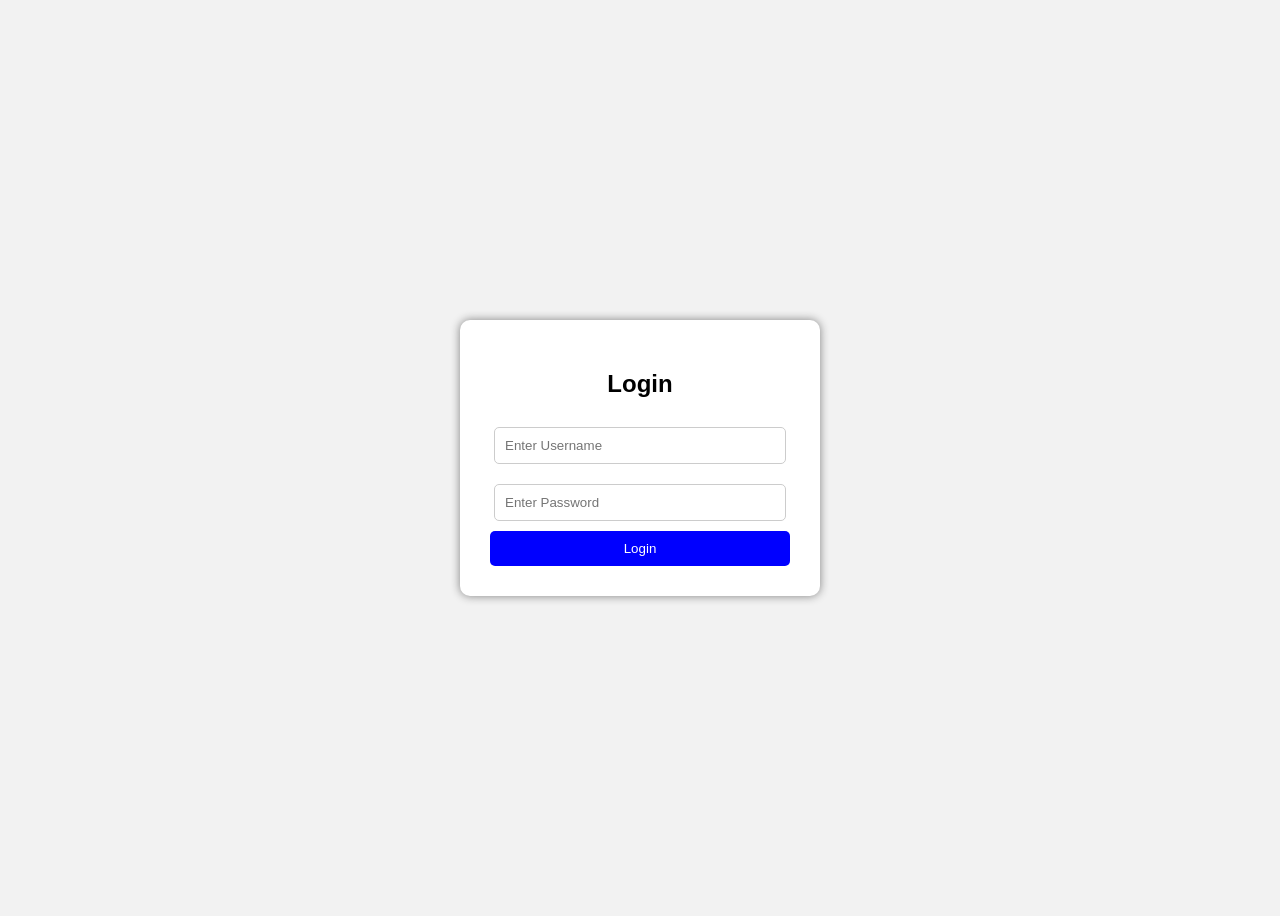
==== login.html @ d2e621d3 "Login page" ====
<!DOCTYPE html>
<html>
<head>
    <title>Login Page</title>
    <style>
        body {
            font-family: Arial, sans-serif;
            background-color: #f2f2f2;
            display: flex;
            justify-content: center;
            align-items: center;
            height: 100vh;
        }

        .login-box {
            background: white;
            padding: 30px;
            border-radius: 10px;
            width: 300px;
            text-align: center;
            box-shadow: 0 0 10px gray;
        }

        input {
            width: 90%;
            padding: 10px;
            margin: 10px 0;
            border: 1px solid #ccc;
            border-radius: 5px;
        }

        button {
            width: 100%;
            padding: 10px;
            background-color: blue;
            color: white;
            border: none;
            border-radius: 5px;
            cursor: pointer;
        }

        button:hover {
            background-color: darkblue;
        }
    </style>
</head>

<body>

    <div class="login-box">
        <h2>Login</h2>

        <form>
            <input type="text" placeholder="Enter Username" required>

            <input type="password" placeholder="Enter Password" required>

            <button type="submit">Login</button>
        </form>

    </div>

</body>
</html>
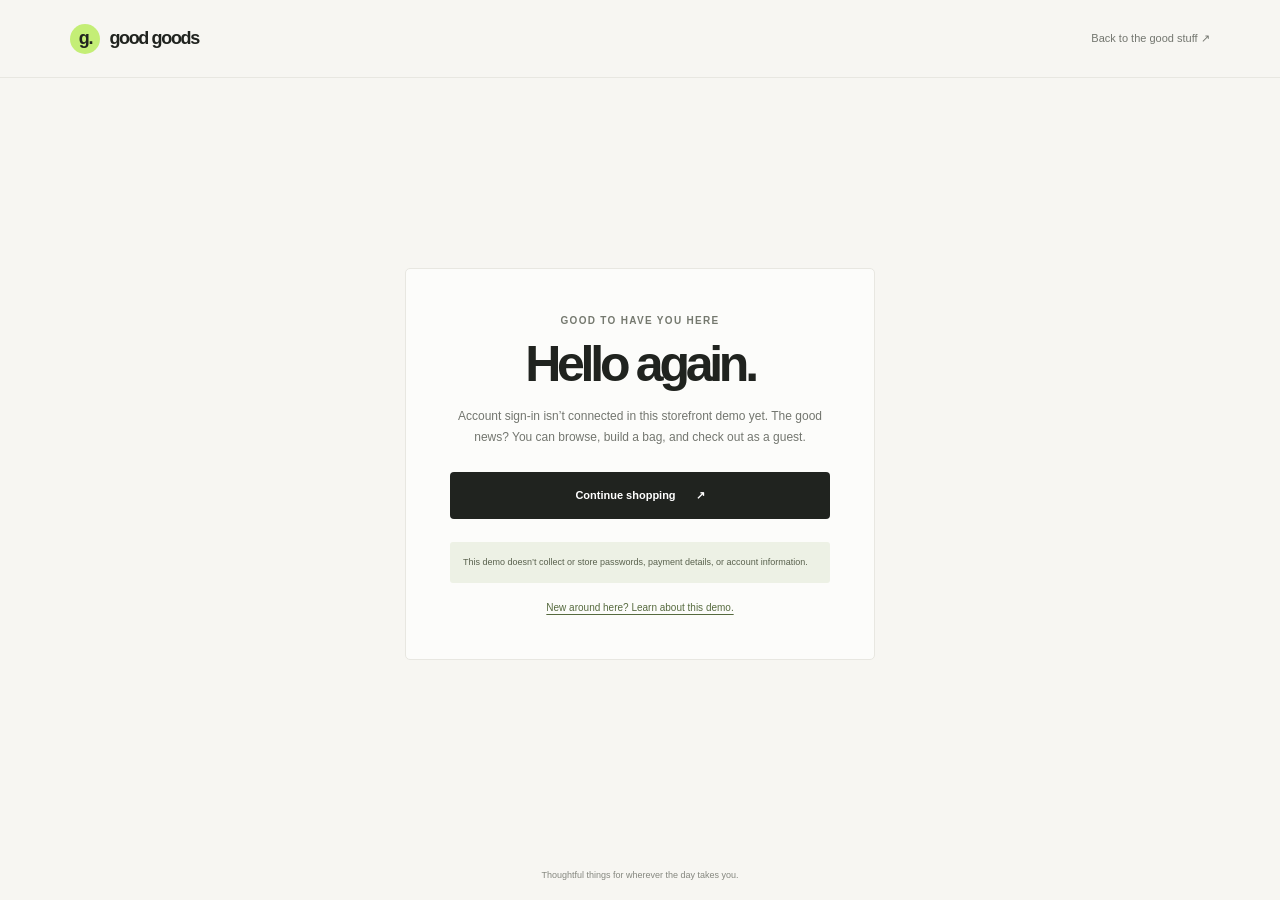
==== commit ca0ab6f9: "Build responsive ecommerce storefront Co-authored-by: Copilot <223556219+Copilot@users.noreply.githu" ====
--- a/login.html
+++ b/login.html
@@ -1,65 +1,27 @@
-
-<!DOCTYPE html>
-<html>
+<!doctype html>
+<html lang="en">
 <head>
-    <title>Login Page</title>
-    <style>
-        body {
-            font-family: Arial, sans-serif;
-            background-color: #f2f2f2;
-            display: flex;
-            justify-content: center;
-            align-items: center;
-            height: 100vh;
-        }
-
-        .login-box {
-            background: white;
-            padding: 30px;
-            border-radius: 10px;
-            width: 300px;
-            text-align: center;
-            box-shadow: 0 0 10px gray;
-        }
-
-        input {
-            width: 90%;
-            padding: 10px;
-            margin: 10px 0;
-            border: 1px solid #ccc;
-            border-radius: 5px;
-        }
-
-        button {
-            width: 100%;
-            padding: 10px;
-            background-color: blue;
-            color: white;
-            border: none;
-            border-radius: 5px;
-            cursor: pointer;
-        }
-
-        button:hover {
-            background-color: darkblue;
-        }
-    </style>
+    <meta charset="utf-8">
+    <meta name="viewport" content="width=device-width, initial-scale=1">
+    <meta name="theme-color" content="#f7f6f2">
+    <title>Your account — Good Goods</title>
+    <link rel="stylesheet" href="styles.css">
 </head>
-
-<body>
-
-    <div class="login-box">
-        <h2>Login</h2>
-
-        <form>
-            <input type="text" placeholder="Enter Username" required>
-
-            <input type="password" placeholder="Enter Password" required>
-
-            <button type="submit">Login</button>
-        </form>
-
-    </div>
-
+<body class="info-page">
+    <header class="info-header">
+        <a class="brand" href="home.html" aria-label="Good Goods home"><span class="brand-mark">g.</span> good goods</a>
+        <a href="home.html">Back to the good stuff <span aria-hidden="true">↗</span></a>
+    </header>
+    <main class="info-main">
+        <section class="info-card" aria-labelledby="account-title">
+            <p class="eyebrow">Good to have you here</p>
+            <h1 id="account-title">Hello again.</h1>
+            <p>Account sign-in isn’t connected in this storefront demo yet. The good news? You can browse, build a bag, and check out as a guest.</p>
+            <a class="button button-dark" href="home.html#shop">Continue shopping <span aria-hidden="true">↗</span></a>
+            <div class="info-notice">This demo doesn’t collect or store passwords, payment details, or account information.</div>
+            <a class="text-link" href="signup.html">New around here? Learn about this demo.</a>
+        </section>
+    </main>
+    <footer class="info-footer">Thoughtful things for wherever the day takes you.</footer>
 </body>
 </html>
--- a/styles.css
+++ b/styles.css
@@ -0,0 +1,663 @@
+:root {
+    color-scheme: light;
+    --ink: #20231f;
+    --muted: #73766f;
+    --paper: #f7f6f2;
+    --white: #fff;
+    --line: #e8e7e1;
+    --green: #c4ee76;
+    --green-dark: #91bf3d;
+    --serif: Georgia, "Times New Roman", serif;
+    --sans: "Segoe UI", Arial, sans-serif;
+    --display: "Segoe UI", Arial, sans-serif;
+}
+
+* { box-sizing: border-box; }
+
+html { scroll-behavior: smooth; }
+
+body {
+    margin: 0;
+    background: var(--paper);
+    color: var(--ink);
+    font-family: var(--sans);
+    -webkit-font-smoothing: antialiased;
+}
+
+body.drawer-open { overflow: hidden; }
+
+a { color: inherit; text-decoration: none; }
+button, input, select { font: inherit; }
+button, a, select { -webkit-tap-highlight-color: transparent; }
+button { color: inherit; }
+
+:focus-visible {
+    outline: 3px solid #6f9c2d;
+    outline-offset: 3px;
+}
+
+.announcement {
+    min-height: 34px;
+    padding: 8px 20px;
+    background: var(--ink);
+    color: #fff;
+    text-align: center;
+}
+
+.announcement p {
+    margin: 0;
+    font-size: 11px;
+    font-weight: 500;
+    letter-spacing: .045em;
+}
+
+.announcement span { margin-left: 8px; color: var(--green); }
+
+.site-header {
+    position: relative;
+    z-index: 3;
+    display: grid;
+    grid-template-columns: 1fr 1fr 1fr;
+    align-items: center;
+    min-height: 78px;
+    padding: 0 max(5.5vw, 24px);
+    background: var(--paper);
+    border-bottom: 1px solid rgba(32, 35, 31, .07);
+}
+
+.brand {
+    display: inline-flex;
+    align-items: center;
+    gap: 9px;
+    width: fit-content;
+    font-family: var(--display);
+    font-size: 18px;
+    font-weight: 800;
+    letter-spacing: -.075em;
+}
+
+.brand-mark {
+    display: inline-grid;
+    width: 30px;
+    height: 30px;
+    place-items: center;
+    border-radius: 50%;
+    background: var(--green);
+    font-size: 18px;
+}
+
+.main-nav, .header-actions {
+    display: flex;
+    align-items: center;
+}
+
+.main-nav {
+    justify-content: center;
+    gap: 33px;
+}
+
+.main-nav a, .account-link {
+    color: #555850;
+    font-size: 12px;
+    font-weight: 500;
+    transition: color .18s ease;
+}
+
+.main-nav a:hover, .account-link:hover, .footer-links a:hover { color: #6f9c2d; }
+
+.header-actions { justify-content: flex-end; gap: 24px; }
+
+.cart-button {
+    display: inline-flex;
+    align-items: center;
+    gap: 7px;
+    padding: 8px 0;
+    border: 0;
+    background: transparent;
+    cursor: pointer;
+    font-size: 12px;
+    font-weight: 600;
+}
+
+.cart-button svg, .search-box svg {
+    width: 19px;
+    height: 19px;
+    fill: none;
+    stroke: currentColor;
+    stroke-linecap: round;
+    stroke-linejoin: round;
+    stroke-width: 1.6;
+}
+
+.cart-count {
+    display: grid;
+    width: 21px;
+    height: 21px;
+    place-items: center;
+    border-radius: 50%;
+    background: var(--green);
+    font-size: 10px;
+}
+
+.menu-toggle { display: none; }
+
+.hero {
+    display: grid;
+    grid-template-columns: .95fr 1.05fr;
+    align-items: center;
+    gap: 6vw;
+    min-height: 525px;
+    padding: 55px max(9vw, 32px) 65px;
+}
+
+.hero-copy { max-width: 460px; }
+
+.eyebrow {
+    margin: 0 0 15px;
+    color: #75796f;
+    font-size: 10px;
+    font-weight: 700;
+    letter-spacing: .13em;
+    line-height: 1.5;
+    text-transform: uppercase;
+}
+
+.hero-copy .eyebrow { display: flex; align-items: center; gap: 8px; }
+
+.eyebrow-dot {
+    width: 7px;
+    height: 7px;
+    border-radius: 50%;
+    background: var(--green-dark);
+}
+
+h1, h2, h3, p { overflow-wrap: anywhere; }
+
+h1 {
+    margin: 0;
+    font-family: var(--display);
+    font-size: clamp(52px, 6.6vw, 84px);
+    font-weight: 600;
+    letter-spacing: -.085em;
+    line-height: .99;
+}
+
+h1 span {
+    color: #89937c;
+    font-family: var(--serif);
+    font-weight: 400;
+    font-style: italic;
+    letter-spacing: -.065em;
+}
+
+.hero-description {
+    max-width: 355px;
+    margin: 23px 0 26px;
+    color: var(--muted);
+    font-size: 14px;
+    line-height: 1.8;
+}
+
+.button {
+    display: inline-flex;
+    min-height: 47px;
+    align-items: center;
+    justify-content: center;
+    gap: 20px;
+    padding: 0 20px;
+    border: 1px solid transparent;
+    border-radius: 4px;
+    cursor: pointer;
+    font-size: 11px;
+    font-weight: 600;
+    transition: background .18s ease, transform .18s ease, color .18s ease;
+}
+
+.button:hover { transform: translateY(-2px); }
+.button-dark { background: var(--ink); color: #fff; }
+.button-dark:hover { background: #394035; }
+.button-light { background: var(--green); color: var(--ink); }
+.button-light:hover { background: #d3f79b; }
+
+.hero-note {
+    display: flex;
+    align-items: center;
+    gap: 11px;
+    margin-top: 37px;
+    color: var(--muted);
+    font-size: 10px;
+}
+
+.hero-note-mark {
+    display: grid;
+    width: 23px;
+    height: 23px;
+    place-items: center;
+    border-radius: 50%;
+    background: #e9eddf;
+    color: #63784a;
+    font-size: 12px;
+}
+
+.hero-art {
+    position: relative;
+    display: flex;
+    min-height: 355px;
+    overflow: hidden;
+    align-items: center;
+    justify-content: center;
+    border-radius: 4px;
+    background: #e4e6d9;
+}
+
+.hero-art::before {
+    position: absolute;
+    top: -20%;
+    right: -9%;
+    width: 68%;
+    height: 132%;
+    border-radius: 50%;
+    background: #d4d9c6;
+    content: "";
+}
+
+.hero-art-top, .hero-art-caption {
+    position: absolute;
+    z-index: 2;
+    right: 21px;
+    left: 21px;
+    display: flex;
+    justify-content: space-between;
+    color: #505749;
+    font-size: 8px;
+    font-weight: 600;
+    letter-spacing: .1em;
+}
+
+.hero-art-top { top: 20px; }
+.hero-art-caption { bottom: 20px; align-items: center; letter-spacing: .02em; text-transform: none; }
+.hero-art-caption .caption-arrow { font-size: 17px; }
+
+.hero-art img {
+    position: relative;
+    z-index: 1;
+    width: min(76%, 440px);
+    height: 285px;
+    border-radius: 3px;
+    object-fit: cover;
+    box-shadow: 0 24px 48px rgba(48, 51, 41, .15);
+    transform: rotate(-4deg);
+}
+
+.hero-orbit {
+    position: absolute;
+    width: 300px;
+    height: 300px;
+    border: 1px solid rgba(82, 91, 67, .16);
+    border-radius: 50%;
+}
+.orbit-one { transform: translate(-65px, 30px); }
+.orbit-two { width: 390px; height: 390px; transform: translate(80px, -15px); }
+
+.hero-sticker {
+    position: absolute;
+    z-index: 2;
+    top: 25%;
+    right: 6%;
+    display: grid;
+    width: 70px;
+    height: 70px;
+    place-content: center;
+    border-radius: 50%;
+    background: var(--green);
+    font-size: 9px;
+    font-weight: 700;
+    line-height: 1.3;
+    text-align: center;
+    transform: rotate(12deg);
+}
+
+.benefits {
+    display: grid;
+    grid-template-columns: repeat(3, 1fr);
+    gap: 20px;
+    padding: 25px max(9vw, 32px);
+    border-top: 1px solid var(--line);
+    border-bottom: 1px solid var(--line);
+    background: rgba(255, 255, 255, .37);
+}
+
+.benefits > div { display: flex; align-items: center; justify-content: center; gap: 13px; }
+.benefit-icon {
+    display: grid;
+    width: 35px;
+    height: 35px;
+    flex: 0 0 35px;
+    place-items: center;
+    border-radius: 50%;
+    background: #ecefe5;
+    font-size: 16px;
+}
+.benefits strong, .benefits small { display: block; }
+.benefits strong { margin-bottom: 4px; font-size: 10px; font-weight: 600; }
+.benefits small { color: var(--muted); font-size: 9px; }
+
+.shop-section { padding: 91px max(9vw, 32px) 105px; }
+
+.section-heading {
+    display: flex;
+    align-items: end;
+    justify-content: space-between;
+    gap: 30px;
+    margin-bottom: 32px;
+}
+
+.section-heading .eyebrow { margin-bottom: 9px; }
+.section-heading h2, .newsletter h2, .drawer-heading h2 {
+    margin: 0;
+    font-family: var(--display);
+    font-size: clamp(27px, 3.2vw, 39px);
+    font-weight: 600;
+    letter-spacing: -.065em;
+    line-height: 1.15;
+}
+
+.search-box {
+    display: flex;
+    width: min(280px, 40%);
+    min-height: 42px;
+    align-items: center;
+    gap: 10px;
+    padding: 0 12px;
+    border: 1px solid #deded7;
+    border-radius: 4px;
+    background: rgba(255, 255, 255, .55);
+}
+.search-box svg { width: 16px; height: 16px; color: #7b7e76; }
+.search-box input { width: 100%; min-width: 0; border: 0; outline: 0; background: transparent; font-size: 10px; }
+.search-box input::placeholder { color: #92958d; }
+.search-box kbd { color: #a0a299; font-family: var(--sans); font-size: 9px; }
+
+.shop-toolbar {
+    display: flex;
+    align-items: center;
+    justify-content: space-between;
+    gap: 20px;
+    margin-bottom: 22px;
+    padding-bottom: 15px;
+    border-bottom: 1px solid var(--line);
+}
+
+.category-filters { display: flex; flex-wrap: wrap; gap: 7px; }
+.filter-chip {
+    min-height: 31px;
+    padding: 0 12px;
+    border: 1px solid transparent;
+    border-radius: 20px;
+    background: transparent;
+    color: #74776f;
+    cursor: pointer;
+    font-size: 9px;
+    transition: background .15s ease, color .15s ease;
+}
+.filter-chip:hover { background: #eeeee7; }
+.filter-chip.is-active { background: var(--ink); color: #fff; }
+.filter-chip span { margin-left: 4px; color: inherit; opacity: .7; }
+.sort-control { display: flex; align-items: center; gap: 7px; color: #777a72; font-size: 9px; }
+.sort-control select { padding: 7px 21px 7px 4px; border: 0; background: transparent; color: var(--ink); cursor: pointer; font-size: 9px; }
+
+.product-grid { display: grid; grid-template-columns: repeat(4, minmax(0, 1fr)); gap: 24px 17px; }
+.product-card { min-width: 0; }
+
+.product-image-wrap {
+    position: relative;
+    overflow: hidden;
+    aspect-ratio: 1 / 1.04;
+    border-radius: 3px;
+    background: #ecebe5;
+}
+
+.product-image {
+    width: 100%;
+    height: 100%;
+    object-fit: cover;
+    transition: transform .45s cubic-bezier(.2, .65, .3, 1);
+}
+.product-card:hover .product-image { transform: scale(1.045); }
+.product-image-wrap::after {
+    position: absolute;
+    inset: 45% 0 0;
+    background: linear-gradient(transparent, rgba(25, 28, 25, .08));
+    content: "";
+    pointer-events: none;
+}
+
+.product-label {
+    position: absolute;
+    z-index: 1;
+    top: 12px;
+    left: 12px;
+    padding: 6px 8px;
+    border-radius: 2px;
+    background: rgba(255, 255, 255, .9);
+    font-size: 8px;
+    font-weight: 600;
+    letter-spacing: .06em;
+    text-transform: uppercase;
+}
+
+.wishlist-button {
+    position: absolute;
+    z-index: 1;
+    top: 9px;
+    right: 9px;
+    display: grid;
+    width: 30px;
+    height: 30px;
+    place-items: center;
+    border: 0;
+    border-radius: 50%;
+    background: rgba(255, 255, 255, .9);
+    cursor: pointer;
+    font-size: 16px;
+}
+.wishlist-button.is-saved { color: #b94d47; }
+
+.product-details { padding: 13px 1px 0; }
+.product-category { margin: 0 0 5px; color: #85877f; font-size: 8px; letter-spacing: .1em; text-transform: uppercase; }
+.product-name-row { display: flex; align-items: baseline; justify-content: space-between; gap: 8px; }
+.product-name { margin: 0; font-size: 12px; font-weight: 600; }
+.product-price { flex: 0 0 auto; font-size: 11px; font-weight: 600; }
+.product-description { min-height: 30px; margin: 5px 0 12px; color: var(--muted); font-size: 9px; line-height: 1.6; }
+.product-actions { display: flex; align-items: center; justify-content: space-between; gap: 8px; }
+.product-stock { color: #878a82; font-size: 8px; }
+.add-button {
+    min-height: 31px;
+    padding: 0 11px;
+    border: 1px solid #d5d6cd;
+    border-radius: 3px;
+    background: transparent;
+    cursor: pointer;
+    font-size: 9px;
+    font-weight: 600;
+    transition: background .15s ease, border-color .15s ease;
+}
+.add-button:hover:not(:disabled) { border-color: var(--ink); background: var(--ink); color: #fff; }
+.add-button:disabled { color: #999b95; cursor: not-allowed; }
+.empty-state { padding: 35px 0; color: var(--muted); text-align: center; font-size: 13px; }
+
+.newsletter {
+    position: relative;
+    display: flex;
+    min-height: 232px;
+    align-items: center;
+    justify-content: space-between;
+    gap: 30px;
+    overflow: hidden;
+    padding: 45px max(11vw, 32px);
+    background: #353c31;
+    color: #fff;
+}
+.newsletter .eyebrow { color: #c8d1bd; }
+.newsletter h2 { font-size: clamp(28px, 4vw, 43px); }
+.newsletter p:not(.eyebrow) { margin: 9px 0 0; color: #c3c6bd; font-size: 11px; }
+.newsletter-spark { position: absolute; top: -35px; right: 35%; color: rgba(196, 238, 118, .1); font-size: 190px; }
+.newsletter > div:not(.newsletter-spark), .newsletter > a { position: relative; z-index: 1; }
+.newsletter .button { flex: 0 0 auto; }
+
+.site-footer {
+    display: grid;
+    grid-template-columns: 1fr 1.3fr 1fr;
+    align-items: center;
+    gap: 15px;
+    padding: 31px max(5.5vw, 24px) 23px;
+}
+.brand-footer { font-size: 15px; }
+.brand-footer .brand-mark { width: 25px; height: 25px; font-size: 15px; }
+.site-footer > p { margin: 0; color: var(--muted); font-size: 9px; }
+.footer-links { display: flex; justify-content: flex-end; gap: 18px; font-size: 9px; }
+.site-footer > small { grid-column: 1 / -1; padding-top: 15px; border-top: 1px solid var(--line); color: #8a8c85; font-size: 8px; }
+
+.drawer-backdrop {
+    position: fixed;
+    z-index: 5;
+    inset: 0;
+    background: rgba(25, 28, 25, .42);
+    opacity: 0;
+    transition: opacity .25s ease;
+}
+.drawer-backdrop.is-visible { opacity: 1; }
+.cart-drawer {
+    position: fixed;
+    z-index: 6;
+    top: 0;
+    right: 0;
+    display: flex;
+    width: min(440px, 100%);
+    height: 100dvh;
+    flex-direction: column;
+    overflow-y: auto;
+    padding: 25px;
+    background: var(--paper);
+    box-shadow: -15px 0 55px rgba(24, 27, 24, .12);
+    transform: translateX(105%);
+    transition: transform .28s cubic-bezier(.2, .7, .3, 1);
+}
+.cart-drawer.is-open { transform: translateX(0); }
+.drawer-heading { display: flex; align-items: center; justify-content: space-between; padding-bottom: 18px; border-bottom: 1px solid var(--line); }
+.drawer-heading .eyebrow { margin-bottom: 5px; font-size: 8px; }
+.drawer-heading h2 { font-size: 24px; }
+.drawer-heading h2 span { color: var(--muted); font-family: var(--sans); font-size: 12px; font-weight: 400; letter-spacing: 0; }
+.icon-button { display: grid; width: 34px; height: 34px; place-items: center; border: 1px solid var(--line); border-radius: 50%; background: transparent; cursor: pointer; font-size: 23px; line-height: 1; }
+.cart-items { min-height: 112px; flex: 1 0 auto; }
+.cart-item { display: grid; grid-template-columns: 76px 1fr auto; gap: 13px; padding: 18px 0; border-bottom: 1px solid var(--line); }
+.cart-item img { width: 76px; height: 76px; border-radius: 3px; background: #e8e8df; object-fit: cover; }
+.cart-item-name { margin: 2px 0 5px; font-size: 11px; font-weight: 600; }
+.cart-item-price { color: var(--muted); font-size: 10px; }
+.quantity-control { display: inline-flex; align-items: center; gap: 11px; margin-top: 11px; }
+.quantity-control button { display: grid; width: 22px; height: 22px; place-items: center; border: 1px solid var(--line); border-radius: 50%; background: transparent; cursor: pointer; font-size: 13px; }
+.quantity-control button:disabled { color: #b1b2ac; cursor: not-allowed; }
+.quantity-control span { min-width: 11px; text-align: center; font-size: 10px; }
+.cart-item-total { padding-top: 2px; font-size: 10px; font-weight: 600; }
+.cart-empty { display: flex; flex: 1; flex-direction: column; align-items: center; justify-content: center; text-align: center; }
+.cart-empty > span { color: var(--green-dark); font-size: 32px; }
+.cart-empty h3 { margin: 12px 0 6px; font-family: var(--display); font-size: 19px; letter-spacing: -.04em; }
+.cart-empty p { margin: 0 0 18px; color: var(--muted); font-size: 10px; }
+.cart-empty .button { min-height: 39px; }
+.cart-footer { padding-top: 15px; border-top: 1px solid var(--line); }
+.shipping-note { margin: 0 0 15px; padding: 10px; border-radius: 3px; background: #edf1e5; color: #59614d; font-size: 9px; text-align: center; }
+.cart-total-row { display: flex; justify-content: space-between; margin: 9px 0; color: #666961; font-size: 10px; }
+.cart-total-row strong { color: var(--ink); font-weight: 600; }
+.cart-grand-total { margin-top: 13px; padding-top: 13px; border-top: 1px solid var(--line); color: var(--ink); font-size: 13px; }
+.checkout-button { width: 100%; margin-top: 11px; }
+.demo-note { margin: 8px 0 0; color: #85877f; font-size: 8px; text-align: center; }
+.toast { position: fixed; z-index: 8; right: 20px; bottom: 20px; max-width: min(360px, calc(100vw - 40px)); padding: 13px 17px; border-radius: 4px; background: var(--ink); box-shadow: 0 8px 25px rgba(0, 0, 0, .13); color: #fff; font-size: 11px; opacity: 0; pointer-events: none; transform: translateY(10px); transition: opacity .2s ease, transform .2s ease; }
+.toast.is-visible { opacity: 1; transform: translateY(0); }
+
+.info-page { display: flex; min-height: 100vh; flex-direction: column; }
+.info-header { display: flex; min-height: 78px; align-items: center; justify-content: space-between; padding: 0 max(5.5vw, 24px); border-bottom: 1px solid var(--line); }
+.info-header > a:last-child { color: var(--muted); font-size: 11px; }
+.info-main { display: grid; flex: 1; place-items: center; padding: 40px 20px; }
+.info-card { width: min(100%, 470px); padding: 44px; border: 1px solid var(--line); border-radius: 5px; background: rgba(255, 255, 255, .65); text-align: center; }
+.info-card .eyebrow { margin-bottom: 12px; }
+.info-card h1 { font-size: clamp(34px, 7vw, 50px); }
+.info-card > p:not(.eyebrow) { margin: 16px 0 23px; color: var(--muted); font-size: 12px; line-height: 1.8; }
+.info-card .button { width: 100%; }
+.info-card .text-link { display: inline-block; margin-top: 19px; color: #566a3e; font-size: 10px; text-decoration: underline; text-underline-offset: 3px; }
+.info-notice { margin-top: 23px; padding: 13px; border-radius: 3px; background: #edf1e5; color: #59614d; font-size: 9px; line-height: 1.7; text-align: left; }
+.info-footer { padding: 20px; color: #85877f; font-size: 9px; text-align: center; }
+
+[hidden] { display: none !important; }
+
+@media (min-width: 1440px) {
+    .hero, .shop-section { padding-right: max(calc((100vw - 1180px) / 2), 9vw); padding-left: max(calc((100vw - 1180px) / 2), 9vw); }
+}
+
+@media (max-width: 900px) {
+    .site-header { grid-template-columns: 1fr auto 1fr; min-height: 68px; padding: 0 28px; }
+    .main-nav { gap: 20px; }
+    .hero { gap: 4vw; min-height: 450px; padding: 45px 6vw 55px; }
+    .hero-art { min-height: 310px; }
+    .hero-art img { height: 235px; }
+    .benefits, .shop-section { padding-right: 6vw; padding-left: 6vw; }
+    .product-grid { grid-template-columns: repeat(3, minmax(0, 1fr)); }
+}
+
+@media (max-width: 650px) {
+    .announcement { min-height: 31px; padding: 7px 12px; }
+    .announcement p { font-size: 9px; }
+    .site-header { grid-template-columns: 1fr auto; min-height: 63px; padding: 0 19px; }
+    .brand { font-size: 16px; }
+    .brand-mark { width: 27px; height: 27px; font-size: 16px; }
+    .header-actions { gap: 14px; }
+    .account-link { display: none; }
+    .cart-button { gap: 5px; }
+    .cart-button svg { width: 17px; height: 17px; }
+    .menu-toggle { display: flex; width: 29px; height: 30px; flex-direction: column; align-items: center; justify-content: center; gap: 5px; border: 0; background: transparent; cursor: pointer; }
+    .menu-toggle span { width: 17px; height: 1.5px; background: var(--ink); }
+    .main-nav { position: absolute; top: calc(100% - 1px); right: 0; left: 0; display: none; align-items: stretch; gap: 0; padding: 9px 20px 14px; border-bottom: 1px solid var(--line); background: var(--paper); }
+    .main-nav.is-open { display: flex; flex-direction: column; }
+    .main-nav a { padding: 12px 2px; border-bottom: 1px solid var(--line); }
+    .main-nav a:last-child { border-bottom: 0; }
+    .hero { grid-template-columns: 1fr; gap: 29px; padding: 48px 20px 43px; }
+    .hero-copy { max-width: 460px; }
+    h1 { font-size: clamp(55px, 14vw, 76px); }
+    .hero-description { max-width: 320px; margin: 17px 0 21px; font-size: 12px; }
+    .hero-note { margin-top: 22px; }
+    .hero-art { min-height: 280px; }
+    .hero-art img { width: 75%; height: 210px; }
+    .hero-sticker { top: 20%; width: 58px; height: 58px; font-size: 8px; }
+    .hero-art-top, .hero-art-caption { right: 14px; left: 14px; }
+    .benefits { grid-template-columns: 1fr; gap: 15px; padding: 20px; }
+    .benefits > div { justify-content: flex-start; }
+    .benefit-icon { width: 31px; height: 31px; flex-basis: 31px; }
+    .shop-section { padding: 61px 20px 68px; }
+    .section-heading { align-items: stretch; flex-direction: column; gap: 18px; margin-bottom: 22px; }
+    .section-heading h2 { font-size: 31px; }
+    .search-box { width: 100%; }
+    .shop-toolbar { align-items: flex-start; flex-direction: column; gap: 12px; margin-bottom: 16px; }
+    .sort-control { align-self: flex-end; }
+    .product-grid { grid-template-columns: repeat(2, minmax(0, 1fr)); gap: 22px 11px; }
+    .product-label { top: 8px; left: 8px; padding: 5px 6px; font-size: 7px; }
+    .wishlist-button { top: 6px; right: 6px; width: 27px; height: 27px; }
+    .product-details { padding-top: 10px; }
+    .product-name { font-size: 11px; }
+    .product-price { font-size: 10px; }
+    .product-description { min-height: 29px; font-size: 8px; }
+    .product-stock { font-size: 7px; }
+    .add-button { min-height: 29px; padding: 0 8px; font-size: 8px; }
+    .newsletter { min-height: 245px; align-items: flex-start; flex-direction: column; justify-content: center; gap: 20px; padding: 39px 24px; }
+    .newsletter h2 { max-width: 320px; }
+    .newsletter-spark { top: 5px; right: 8%; font-size: 130px; }
+    .site-footer { grid-template-columns: 1fr auto; gap: 10px; padding: 25px 20px 18px; }
+    .site-footer > p { grid-column: 1 / -1; grid-row: 2; }
+    .footer-links { gap: 13px; }
+    .site-footer > small { margin-top: 8px; }
+    .cart-drawer { padding: 20px; }
+    .info-header { min-height: 65px; padding: 0 20px; }
+    .info-card { padding: 35px 23px; }
+}
+
+@media (prefers-reduced-motion: reduce) {
+    *, *::before, *::after { scroll-behavior: auto !important; transition-duration: .01ms !important; animation-duration: .01ms !important; animation-iteration-count: 1 !important; }
+}
